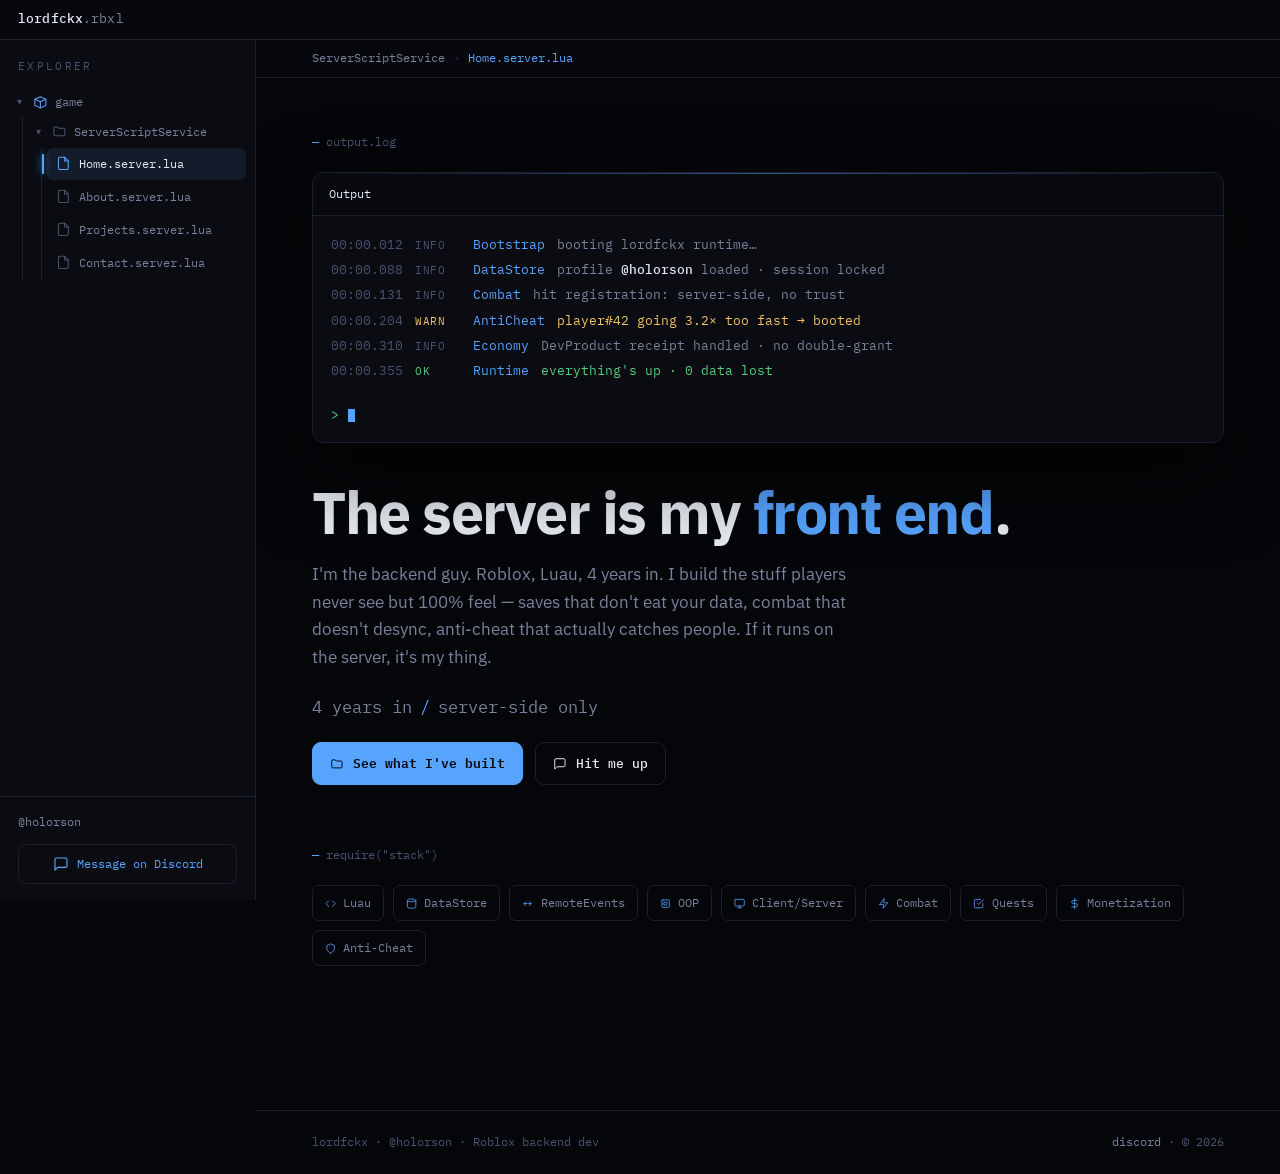
==== index.html @ 0e8e9de4 "Initial portfolio site" ====
<!DOCTYPE html>
<html lang="en">
<head>
  <meta charset="UTF-8">
  <meta name="viewport" content="width=device-width, initial-scale=1.0">
  <title>lordfckx — Roblox backend dev</title>
  <meta name="description" content="Roblox Luau backend dev. The server-side stuff players never see but always feel — saves, combat, anti-cheat.">
  <link rel="icon" href="favicon.svg" type="image/svg+xml">
  <link rel="preconnect" href="https://fonts.googleapis.com">
  <link rel="preconnect" href="https://fonts.gstatic.com" crossorigin>
  <link href="https://fonts.googleapis.com/css2?family=IBM+Plex+Sans:wght@400;500;600;700&family=IBM+Plex+Mono:wght@400;500;600&display=swap" rel="stylesheet">
  <link rel="stylesheet" href="styles.css">
</head>
<body>

  <header class="titlebar">
    <button class="titlebar__menu" aria-label="Toggle Explorer">
      <svg class="ic" viewBox="0 0 24 24" style="width:1.1rem;height:1.1rem"><line x1="3" y1="6" x2="21" y2="6"/><line x1="3" y1="12" x2="21" y2="12"/><line x1="3" y1="18" x2="21" y2="18"/></svg>
      Explorer
    </button>
    <div class="titlebar__file"><b>lordfckx</b>.rbxl</div>
  </header>

  <div class="shell">

    <aside class="explorer" id="explorer">
      <div class="explorer__head">Explorer</div>
      <nav class="tree">
        <div class="tree__row tree__row--root"><span class="tw">▾</span>
          <svg class="ic" viewBox="0 0 24 24"><path d="M3 7l9-4 9 4-9 4-9-4z"/><path d="M3 7v10l9 4 9-4V7"/><path d="M12 11v10"/></svg> game</div>
        <div class="tree__group">
          <div class="tree__row"><span class="tw">▾</span>
            <svg class="ic" viewBox="0 0 24 24"><path d="M3 7a2 2 0 0 1 2-2h4l2 2h8a2 2 0 0 1 2 2v8a2 2 0 0 1-2 2H5a2 2 0 0 1-2-2z"/></svg> ServerScriptService</div>
          <div class="tree__group">
            <a class="tree__item is-active" href="index.html">
              <svg class="ic" viewBox="0 0 24 24"><path d="M14 2H6a2 2 0 0 0-2 2v16a2 2 0 0 0 2 2h12a2 2 0 0 0 2-2V8z"/><path d="M14 2v6h6"/></svg> Home.server.lua</a>
            <a class="tree__item" href="about.html">
              <svg class="ic" viewBox="0 0 24 24"><path d="M14 2H6a2 2 0 0 0-2 2v16a2 2 0 0 0 2 2h12a2 2 0 0 0 2-2V8z"/><path d="M14 2v6h6"/></svg> About.server.lua</a>
            <a class="tree__item" href="projects.html">
              <svg class="ic" viewBox="0 0 24 24"><path d="M14 2H6a2 2 0 0 0-2 2v16a2 2 0 0 0 2 2h12a2 2 0 0 0 2-2V8z"/><path d="M14 2v6h6"/></svg> Projects.server.lua</a>
            <a class="tree__item" href="contact.html">
              <svg class="ic" viewBox="0 0 24 24"><path d="M14 2H6a2 2 0 0 0-2 2v16a2 2 0 0 0 2 2h12a2 2 0 0 0 2-2V8z"/><path d="M14 2v6h6"/></svg> Contact.server.lua</a>
          </div>
        </div>
      </nav>
      <div class="explorer__foot">
        <div class="who">@holorson</div>
        <a class="msg" href="https://discord.com/users/856118993508106252" target="_blank" rel="noopener">
          <svg class="ic" viewBox="0 0 24 24" style="width:1rem;height:1rem"><path d="M21 15a2 2 0 0 1-2 2H7l-4 4V5a2 2 0 0 1 2-2h14a2 2 0 0 1 2 2z"/></svg>
          Message on Discord
        </a>
      </div>
    </aside>
    <div class="scrim" id="scrim"></div>

    <div class="stage">
      <div class="pathtab"><b>ServerScriptService</b> <span class="sep">›</span> <span class="cur">Home.server.lua</span></div>

      <div class="stage__inner">
        <section class="block">
          <p class="kicker">output.log</p>

          <div class="console">
            <div class="console__bar">
              <span class="name">Output</span>
            </div>
            <div class="console__body" id="log">
              <div class="log"><span class="t">00:00.012</span><span class="lv lv-info">info</span><span class="src">Bootstrap</span><span class="msg">booting lordfckx runtime…</span></div>
              <div class="log"><span class="t">00:00.088</span><span class="lv lv-info">info</span><span class="src">DataStore</span><span class="msg">profile <b>@holorson</b> loaded · session locked</span></div>
              <div class="log"><span class="t">00:00.131</span><span class="lv lv-info">info</span><span class="src">Combat</span><span class="msg">hit registration: server-side, no trust</span></div>
              <div class="log log--warn"><span class="t">00:00.204</span><span class="lv lv-warn">warn</span><span class="src">AntiCheat</span><span class="msg">player#42 going 3.2× too fast → booted</span></div>
              <div class="log"><span class="t">00:00.310</span><span class="lv lv-info">info</span><span class="src">Economy</span><span class="msg">DevProduct receipt handled · no double-grant</span></div>
              <div class="log log--ok"><span class="t">00:00.355</span><span class="lv lv-ok">ok</span><span class="src">Runtime</span><span class="msg">everything's up · 0 data lost</span></div>
            </div>
            <div class="console__cmd"><span class="pr">&gt;</span> <span class="caret"></span></div>
          </div>

          <div class="statement reveal">
            <h1 class="title">The server is my <em>front end</em>.</h1>
            <p>I'm the backend guy. Roblox, Luau, 4 years in. I build the stuff players never see but 100% feel — saves that don't eat your data, combat that doesn't desync, anti-cheat that actually catches people. If it runs on the server, it's my thing.</p>
            <p class="spec"><b>4 years in</b><span class="d">/</span><b>server-side only</b></p>
            <div class="cta">
              <a class="btn btn--primary" href="projects.html">
                <svg class="ic" viewBox="0 0 24 24"><path d="M3 7a2 2 0 0 1 2-2h4l2 2h8a2 2 0 0 1 2 2v8a2 2 0 0 1-2 2H5a2 2 0 0 1-2-2z"/></svg>
                See what I've built
              </a>
              <a class="btn btn--ghost" href="https://discord.com/users/856118993508106252" target="_blank" rel="noopener">
                <svg class="ic" viewBox="0 0 24 24"><path d="M21 15a2 2 0 0 1-2 2H7l-4 4V5a2 2 0 0 1 2-2h14a2 2 0 0 1 2 2z"/></svg>
                Hit me up
              </a>
            </div>
          </div>
        </section>

        <section class="stack reveal">
          <p class="kicker">require("stack")</p>
          <div class="stack__grid">
            <span class="chip"><svg class="ic" viewBox="0 0 24 24"><polyline points="16 18 22 12 16 6"/><polyline points="8 6 2 12 8 18"/></svg> Luau</span>
            <span class="chip"><svg class="ic" viewBox="0 0 24 24"><ellipse cx="12" cy="5" rx="9" ry="3"/><path d="M3 5v14c0 1.66 4 3 9 3s9-1.34 9-3V5"/></svg> DataStore</span>
            <span class="chip"><svg class="ic" viewBox="0 0 24 24"><path d="M4 12h16M8 8l-4 4 4 4M16 8l4 4-4 4"/></svg> RemoteEvents</span>
            <span class="chip"><svg class="ic" viewBox="0 0 24 24"><rect x="4" y="4" width="16" height="16" rx="2"/><rect x="9" y="9" width="6" height="6"/></svg> OOP</span>
            <span class="chip"><svg class="ic" viewBox="0 0 24 24"><rect x="2" y="3" width="20" height="14" rx="2"/><path d="M8 21h8M12 17v4"/></svg> Client/Server</span>
            <span class="chip"><svg class="ic" viewBox="0 0 24 24"><polygon points="13 2 3 14 12 14 11 22 21 10 12 10 13 2"/></svg> Combat</span>
            <span class="chip"><svg class="ic" viewBox="0 0 24 24"><path d="M9 11l3 3L22 4"/><path d="M21 12v7a2 2 0 0 1-2 2H5a2 2 0 0 1-2-2V5a2 2 0 0 1 2-2h11"/></svg> Quests</span>
            <span class="chip"><svg class="ic" viewBox="0 0 24 24"><line x1="12" y1="1" x2="12" y2="23"/><path d="M17 5H9.5a3.5 3.5 0 0 0 0 7h5a3.5 3.5 0 0 1 0 7H6"/></svg> Monetization</span>
            <span class="chip"><svg class="ic" viewBox="0 0 24 24"><path d="M12 22s8-4 8-10V5l-8-3-8 3v7c0 6 8 10 8 10z"/></svg> Anti-Cheat</span>
          </div>
        </section>
      </div>

      <footer class="foot">
        <span>lordfckx · @holorson · Roblox backend dev</span>
        <span><a href="https://discord.com/users/856118993508106252" target="_blank" rel="noopener">discord</a> · © <span data-year>2026</span></span>
      </footer>
    </div>
  </div>

  <script src="app.js"></script>
</body>
</html>
---- styles.css ----
:root {
  --bg:        #050609;
  --panel:     #0a0c12;
  --panel-2:   #10131d;
  --raise:     #141826;
  --line:      #1b1f30;
  --line-soft: #13162170;
  --ink:       #e7e9f1;
  --ink-dim:   #79829c;
  --ink-faint: #4b5170;
  --blue:      #57a4ff;
  --blue-soft: rgba(87,164,255,0.10);
  --warn:      #f3c265;
  --ok:        #58cf7c;
  --err:       #ff6b6b;

  --sans: 'IBM Plex Sans', system-ui, sans-serif;
  --mono: 'IBM Plex Mono', ui-monospace, monospace;

  --bar: 40px;
  --rail: 256px;
  --ease: cubic-bezier(0.2, 0.7, 0.2, 1);
}

*, *::before, *::after { box-sizing: border-box; margin: 0; padding: 0; }
html { scroll-behavior: smooth; }

body {
  background: var(--bg);
  color: var(--ink);
  font-family: var(--sans);
  line-height: 1.6;
  -webkit-font-smoothing: antialiased;
  text-rendering: optimizeLegibility;
}

a { color: inherit; text-decoration: none; }
::selection { background: rgba(87,164,255,0.28); color: #fff; }
:focus-visible { outline: 2px solid var(--blue); outline-offset: 2px; border-radius: 4px; }

.ic { width: 1em; height: 1em; flex: none; stroke: currentColor; fill: none;
      stroke-width: 1.7; stroke-linecap: round; stroke-linejoin: round; }

.titlebar {
  position: sticky; top: 0; z-index: 60; height: var(--bar);
  display: flex; align-items: center; gap: 14px; padding: 0 18px;
  background: #07080d; border-bottom: 1px solid var(--line);
}
.titlebar__menu {
  display: none; align-items: center; gap: 8px; background: none; border: none;
  color: var(--ink-dim); font-family: var(--mono); font-size: 0.78rem; cursor: pointer; padding: 6px 0;
}
.titlebar__file {
  font-family: var(--mono); font-size: 0.8rem; color: var(--ink-dim); letter-spacing: 0.01em;
}
.titlebar__file b { color: var(--ink); font-weight: 500; }

.shell { display: grid; grid-template-columns: var(--rail) 1fr; }

.explorer {
  position: sticky; top: var(--bar); align-self: start; height: calc(100dvh - var(--bar));
  background: var(--panel); border-right: 1px solid var(--line);
  display: flex; flex-direction: column; overflow-y: auto;
}
.explorer__head {
  font-family: var(--mono); font-size: 0.66rem; letter-spacing: 0.22em; text-transform: uppercase;
  color: var(--ink-faint); padding: 18px 18px 12px;
}
.tree { padding: 0 9px; }
.tree__row {
  display: flex; align-items: center; gap: 7px; padding: 5px 8px;
  font-family: var(--mono); font-size: 0.78rem; color: var(--ink-dim);
}
.tree__row .tw { color: var(--ink-faint); font-size: 0.62rem; width: 9px; }
.tree__row .ic { color: var(--ink-faint); width: 0.92rem; height: 0.92rem; }
.tree__row--root .ic { color: var(--blue); }
.tree__group { margin-left: 13px; border-left: 1px solid var(--line); padding-left: 5px; }

.tree__item {
  position: relative; display: flex; align-items: center; gap: 8px; margin: 1px 0;
  padding: 6px 9px; border-radius: 6px; font-family: var(--mono); font-size: 0.78rem;
  color: var(--ink-dim); transition: background 0.16s var(--ease), color 0.16s var(--ease);
}
.tree__item .ic { width: 0.92rem; height: 0.92rem; color: var(--ink-faint); transition: color 0.16s; }
.tree__item:hover { background: var(--panel-2); color: var(--ink); }
.tree__item.is-active { background: var(--blue-soft); color: var(--ink); }
.tree__item.is-active .ic { color: var(--blue); }
.tree__item.is-active::before {
  content: ''; position: absolute; left: -5px; top: 6px; bottom: 6px; width: 2px;
  border-radius: 2px; background: var(--blue); box-shadow: 0 0 8px var(--blue);
}

.explorer__foot { margin-top: auto; padding: 16px 18px; border-top: 1px solid var(--line); }
.who { display: flex; align-items: center; gap: 8px; font-family: var(--mono);
  font-size: 0.74rem; color: var(--ink-dim); margin-bottom: 12px; }
.led {
  width: 7px; height: 7px; border-radius: 50%; background: var(--ok); flex: none;
  box-shadow: 0 0 0 0 rgba(88,207,124,0.55); animation: ping 2.6s ease-out infinite;
}
@keyframes ping {
  0% { box-shadow: 0 0 0 0 rgba(88,207,124,0.5); }
  70% { box-shadow: 0 0 0 6px rgba(88,207,124,0); }
  100% { box-shadow: 0 0 0 0 rgba(88,207,124,0); }
}
.explorer__foot .msg {
  display: flex; align-items: center; justify-content: center; gap: 8px;
  font-family: var(--mono); font-size: 0.78rem; color: var(--blue);
  border: 1px solid var(--line); border-radius: 8px; padding: 9px;
  transition: border-color 0.16s, background 0.16s;
}
.explorer__foot .msg:hover { border-color: var(--blue); background: var(--blue-soft); }
.scrim { display: none; }

.stage { min-width: 0; }
.stage__inner { max-width: 1200px; padding: 0 56px 80px; }

.pathtab {
  position: sticky; top: var(--bar); z-index: 30; height: 38px;
  display: flex; align-items: center; gap: 8px; padding: 0 56px;
  background: #07080d; border-bottom: 1px solid var(--line);
  font-family: var(--mono); font-size: 0.74rem; color: var(--ink-faint);
}
.pathtab b { color: var(--ink-dim); font-weight: 400; }
.pathtab .cur { color: var(--blue); }
.pathtab .sep { opacity: 0.45; }

.block { padding-top: 54px; }
.kicker { font-family: var(--mono); font-size: 0.78rem; color: var(--ink-faint); margin-bottom: 20px; }
.kicker::before { content: '— '; color: var(--blue); }

h1.title { font-family: var(--sans); font-weight: 700; letter-spacing: -0.025em;
  font-size: clamp(2.3rem, 5.6vw, 3.7rem); line-height: 1.04; }
h2.title { font-family: var(--sans); font-weight: 700; letter-spacing: -0.02em;
  font-size: clamp(1.7rem, 4vw, 2.5rem); line-height: 1.08; }

.console {
  position: relative; background: var(--panel); border: 1px solid var(--line);
  border-radius: 12px; overflow: hidden;
  box-shadow: 0 30px 80px rgba(0,0,0,0.6), inset 0 1px 0 rgba(255,255,255,0.02);
}
.console::after {
  content: ''; position: absolute; left: 0; right: 0; top: 0; height: 1px;
  background: linear-gradient(90deg, transparent, rgba(87,164,255,0.5), transparent);
}
.console__bar {
  display: flex; align-items: center; gap: 12px; padding: 11px 16px;
  border-bottom: 1px solid var(--line); background: #080a10;
}
.console__bar .name { font-family: var(--mono); font-size: 0.78rem; color: var(--ink); }
.console__bar .chip {
  font-family: var(--mono); font-size: 0.64rem; letter-spacing: 0.06em;
  color: var(--blue); border: 1px solid var(--line); border-radius: 999px; padding: 2px 9px;
}
.console__bar .live {
  margin-left: auto; display: flex; align-items: center; gap: 7px;
  font-family: var(--mono); font-size: 0.7rem; color: var(--ink-faint);
}
.console__bar .live .led { width: 6px; height: 6px; }

.console__body { padding: 16px 18px; font-family: var(--mono); font-size: 0.8rem; line-height: 1.5; }
.log {
  display: grid; grid-template-columns: auto 46px auto 1fr; gap: 12px; align-items: baseline;
  padding: 3px 0; white-space: nowrap;
}
.log .t { color: var(--ink-faint); }
.log .lv { font-size: 0.66rem; text-transform: uppercase; letter-spacing: 0.05em; color: var(--ink-faint); }
.log .lv-warn { color: var(--warn); }
.log .lv-ok { color: var(--ok); }
.log .src { color: var(--blue); }
.log .msg { color: var(--ink-dim); white-space: normal; }
.log .msg b { color: var(--ink); font-weight: 500; }
.log--warn .msg { color: var(--warn); }
.log--ok .msg { color: var(--ok); }

.console__body .log { opacity: 0; transform: translateY(4px); animation: print 0.34s var(--ease) forwards; }
.console__body .log:nth-child(1) { animation-delay: 0.12s; }
.console__body .log:nth-child(2) { animation-delay: 0.36s; }
.console__body .log:nth-child(3) { animation-delay: 0.60s; }
.console__body .log:nth-child(4) { animation-delay: 0.84s; }
.console__body .log:nth-child(5) { animation-delay: 1.08s; }
.console__body .log:nth-child(6) { animation-delay: 1.32s; }
.log.added { animation: print 0.34s var(--ease) forwards; }
@keyframes print { to { opacity: 1; transform: none; } }

.console__cmd { display: flex; align-items: center; gap: 9px; padding: 6px 18px 16px;
  font-family: var(--mono); font-size: 0.8rem; color: var(--ink-dim); }
.console__cmd .pr { color: var(--ok); }
.caret { width: 7px; height: 1.05em; background: var(--blue); display: inline-block;
  animation: blink 1.05s steps(1) infinite; }
@keyframes blink { 50% { opacity: 0; } }

.statement { margin-top: 38px; }
.statement h1 { margin-bottom: 18px; }
.statement h1 em { font-style: normal; color: var(--blue); }
.statement p { font-size: 1.08rem; color: var(--ink-dim); max-width: 54ch; margin-bottom: 22px; }
.spec { font-family: var(--mono); font-size: 0.78rem; color: var(--ink-faint); margin-bottom: 28px; }
.spec b { color: var(--ink-dim); font-weight: 400; }
.spec .d { color: var(--blue); margin: 0 8px; }
.cta { display: flex; gap: 12px; flex-wrap: wrap; }

.btn {
  display: inline-flex; align-items: center; gap: 9px; cursor: pointer;
  font-family: var(--mono); font-weight: 500; font-size: 0.82rem;
  padding: 10px 17px; border-radius: 9px; border: 1px solid var(--line);
  color: var(--ink); background: transparent; transition: all 0.16s var(--ease);
}
.btn .ic { width: 1.05em; height: 1.05em; }
.btn--primary { background: var(--blue); border-color: var(--blue); color: #04070f; font-weight: 600; }
.btn--primary:hover { background: #74b4ff; box-shadow: 0 10px 28px rgba(87,164,255,0.32); transform: translateY(-2px); }
.btn--ghost:hover { border-color: var(--blue); color: var(--blue); }
.btn--sm { padding: 7px 13px; font-size: 0.76rem; }

.stack { margin-top: 60px; }
.stack__grid { display: flex; flex-wrap: wrap; gap: 9px; margin-top: 16px; }
.chip {
  display: inline-flex; align-items: center; gap: 7px;
  font-family: var(--mono); font-size: 0.78rem; color: var(--ink-dim);
  border: 1px solid var(--line); border-radius: 7px; padding: 7px 12px;
  transition: border-color 0.16s, color 0.16s, transform 0.16s var(--ease);
}
.chip .ic { width: 0.9em; height: 0.9em; color: var(--blue); }
.chip:hover { color: var(--ink); border-color: var(--blue); transform: translateY(-2px); }

.about { display: grid; grid-template-columns: 1.1fr 0.9fr; gap: 48px; align-items: start; }
.prose p { color: var(--ink-dim); }
.prose p + p { margin-top: 14px; }
.prose b { color: var(--ink); font-weight: 600; }
.note { margin-top: 26px; border-left: 2px solid var(--blue); padding: 4px 0 4px 18px;
  font-family: var(--mono); font-size: 0.82rem; color: var(--ink-faint); }
.note b { color: var(--ink-dim); font-weight: 400; }
.principles { margin-top: 26px; list-style: none; display: grid; gap: 12px; }
.principles li { display: flex; gap: 11px; font-size: 0.94rem; color: var(--ink-dim); }
.principles .ic { color: var(--ok); margin-top: 4px; }
.principles code { font-family: var(--mono); font-size: 0.85em; color: var(--blue); }

.meters { background: var(--panel); border: 1px solid var(--line); border-radius: 12px;
  padding: 22px; font-family: var(--mono); font-size: 0.8rem; }
.meters h3 { font-family: var(--mono); font-weight: 600; font-size: 0.68rem; letter-spacing: 0.16em;
  color: var(--ink-faint); margin: 18px 0 12px; }
.meters h3:first-child { margin-top: 0; }
.meter { display: grid; grid-template-columns: 1fr auto; align-items: center; gap: 12px; margin-bottom: 9px; }
.meter__name { color: var(--ink-dim); }
.meter__bar { letter-spacing: 1px; }
.meter__bar .on { color: var(--blue); }
.meter__bar .off { color: var(--line); }
.meter__lvl { color: var(--ink-faint); font-size: 0.72rem; text-align: right; min-width: 60px; }

.about2 { display: grid; grid-template-columns: 1.5fr 1fr; gap: 56px; align-items: start; margin-top: 40px; }
.bio p { color: var(--ink-dim); font-size: 1.06rem; }
.bio p + p { margin-top: 16px; }
.bio b { color: var(--ink); font-weight: 600; }
.bio .lead { color: var(--ink); font-size: 1.18rem; }

.facts { background: var(--panel); border: 1px solid var(--line); border-radius: 12px; padding: 22px 24px; }
.facts__t { font-family: var(--mono); font-size: 0.66rem; letter-spacing: 0.2em; text-transform: uppercase;
  color: var(--ink-faint); margin-bottom: 16px; }
.facts dl { display: grid; grid-template-columns: auto 1fr; gap: 12px 20px; }
.facts dt { font-family: var(--mono); font-size: 0.76rem; color: var(--ink-faint); }
.facts dd { color: var(--ink); font-size: 0.92rem; }
.facts dd span { color: var(--blue); }

.skills2 { margin-top: 56px; display: grid; grid-template-columns: repeat(3, 1fr); gap: 30px; }
.skillcol h4 { font-family: var(--mono); font-size: 0.7rem; letter-spacing: 0.16em; text-transform: uppercase;
  color: var(--blue); margin-bottom: 15px; }
.skillcol .row { display: flex; flex-wrap: wrap; gap: 8px; }
.sk { font-family: var(--mono); font-size: 0.8rem; color: var(--ink-dim);
  border: 1px solid var(--line); border-radius: 7px; padding: 6px 11px;
  transition: border-color 0.16s, color 0.16s, transform 0.16s var(--ease); }
.sk:hover { color: var(--ink); border-color: var(--blue); transform: translateY(-2px); }

.modules { list-style: none; border: 1px solid var(--line); border-radius: 12px; overflow: hidden; }
.mod {
  position: relative; display: grid; grid-template-columns: 1fr auto; gap: 16px 20px;
  padding: 20px 22px; border-bottom: 1px solid var(--line); transition: background 0.16s;
}
.mod:last-child { border-bottom: none; }
.mod:hover { background: var(--panel); }
.mod::before {
  content: ''; position: absolute; left: 0; top: 0; bottom: 0; width: 2px; background: var(--blue);
  transform: scaleY(0); transform-origin: top; transition: transform 0.2s var(--ease);
}
.mod:hover::before { transform: scaleY(1); }
.mod__head { display: flex; align-items: flex-start; gap: 13px; min-width: 0; }
.mod__icon { display: grid; place-items: center; width: 34px; height: 34px; flex: none;
  border-radius: 8px; background: var(--raise); border: 1px solid var(--line); color: var(--blue); }
.mod__icon .ic { width: 1.05rem; height: 1.05rem; }
.mod__name { font-size: 1.12rem; font-weight: 600; letter-spacing: -0.01em; }
.mod__sig { font-family: var(--mono); font-size: 0.74rem; color: var(--ink-faint); margin-top: 3px; }
.mod__sig .ret { color: var(--blue); }
.mod__desc { color: var(--ink-dim); font-size: 0.92rem; margin-top: 9px; max-width: 60ch; }
.mod__desc code { font-family: var(--mono); font-size: 0.84em; color: var(--blue);
  background: var(--blue-soft); padding: 1px 5px; border-radius: 4px; }
.mod__side { display: flex; flex-direction: column; align-items: flex-end; gap: 10px; }
.mod__tags { display: flex; gap: 7px; font-family: var(--mono); font-size: 0.76rem; color: var(--ink-faint); }
.pill { font-family: var(--mono); font-size: 0.7rem; padding: 3px 9px; border-radius: 999px;
  border: 1px solid var(--line); color: var(--ink-dim); }
.pill--ok { color: var(--ok); border-color: rgba(88,207,124,0.3); background: rgba(88,207,124,0.07); }
.mod__peek { grid-column: 1 / -1; margin-top: 4px; background: #07080e; border: 1px solid var(--line);
  border-radius: 8px; padding: 14px 16px; overflow-x: auto;
  font-family: var(--mono); font-size: 0.76rem; line-height: 1.8; }
.mod__peek code { color: #c8cce0; white-space: pre; }

/* lua tints */
.k { color: #ff7eb6; } .f { color: var(--blue); } .s { color: #8ce99a; }
.n { color: var(--warn); } .c { color: var(--ink-faint); font-style: italic; } .g { color: #c8a6ff; }

.contact { max-width: 680px; }
.cmdbar { margin-top: 30px; background: var(--panel); border: 1px solid var(--line);
  border-radius: 12px; overflow: hidden; }
.cmdbar__label { font-family: var(--mono); font-size: 0.66rem; letter-spacing: 0.16em;
  text-transform: uppercase; color: var(--ink-faint); padding: 13px 16px 0; }
.cmdbar__line { display: flex; align-items: center; gap: 11px; padding: 13px 16px;
  font-family: var(--mono); font-size: 0.85rem; }
.cmdbar__line .pr { color: var(--ok); }
.cmdbar__line .code { color: var(--ink); overflow-x: auto; white-space: nowrap; }
.cmdbar__line .code .f { color: var(--blue); } .cmdbar__line .code .s { color: #8ce99a; }
.cmdbar__line .run { margin-left: auto; flex: none; }

.contact__row { display: flex; gap: 12px; flex-wrap: wrap; margin-top: 22px; align-items: center; }
.idcopy { display: inline-flex; align-items: center; gap: 9px; cursor: pointer;
  font-family: var(--mono); font-size: 0.82rem; color: var(--ink-dim);
  border: 1px solid var(--line); border-radius: 9px; padding: 9px 14px; background: transparent;
  transition: border-color 0.16s; }
.idcopy:hover { border-color: var(--blue); }
.idcopy .lbl { color: var(--ink-faint); }
.idcopy.copied .lbl { color: var(--ok); }
.contact__note { font-family: var(--mono); font-size: 0.78rem; color: var(--ink-faint); margin-top: 22px; }
.contact__note::before { content: '— '; color: var(--blue); }

.foot { margin-top: 64px; border-top: 1px solid var(--line); padding: 22px 56px;
  display: flex; justify-content: space-between; gap: 14px; flex-wrap: wrap;
  font-family: var(--mono); font-size: 0.74rem; color: var(--ink-faint); }
.foot a { color: var(--ink-dim); }
.foot a:hover { color: var(--blue); }

.reveal { opacity: 0; transform: translateY(16px); transition: opacity 0.6s var(--ease), transform 0.6s var(--ease); }
.reveal.in { opacity: 1; transform: none; }

@media (max-width: 980px) {
  .about2 { grid-template-columns: 1fr; gap: 30px; }
  .skills2 { grid-template-columns: 1fr; gap: 22px; }
}
@media (max-width: 880px) {
  .about { grid-template-columns: 1fr; gap: 30px; }
  .stage__inner, .pathtab, .foot { padding-left: 26px; padding-right: 26px; }
}
@media (max-width: 760px) {
  :root { --rail: 0px; }
  .titlebar__menu { display: flex; }
  .shell { grid-template-columns: 1fr; }
  .explorer { position: fixed; top: var(--bar); left: 0; width: 286px; z-index: 55;
    transform: translateX(-100%); transition: transform 0.24s var(--ease);
    box-shadow: 0 24px 70px rgba(0,0,0,0.7); }
  .explorer.open { transform: none; }
  .scrim { display: block; position: fixed; inset: var(--bar) 0 0 0; z-index: 50;
    background: rgba(0,0,0,0.55); opacity: 0; pointer-events: none; transition: opacity 0.24s; }
  .scrim.show { opacity: 1; pointer-events: auto; }
  .mod { grid-template-columns: 1fr; }
  .mod__side { flex-direction: row; align-items: center; flex-wrap: wrap; }
  .log { grid-template-columns: auto auto 1fr; }
  .log .src { display: none; }
}
@media (max-width: 480px) {
  .stage__inner, .pathtab { padding-left: 18px; padding-right: 18px; }
  .cta { flex-direction: column; }
  .cta .btn { width: 100%; justify-content: center; }
  .log .t { display: none; }
}

@media (prefers-reduced-motion: reduce) {
  *, *::before, *::after { animation: none !important; transition: none !important; }
  .reveal { opacity: 1; transform: none; }
  .console__body .log { opacity: 1; transform: none; }
}
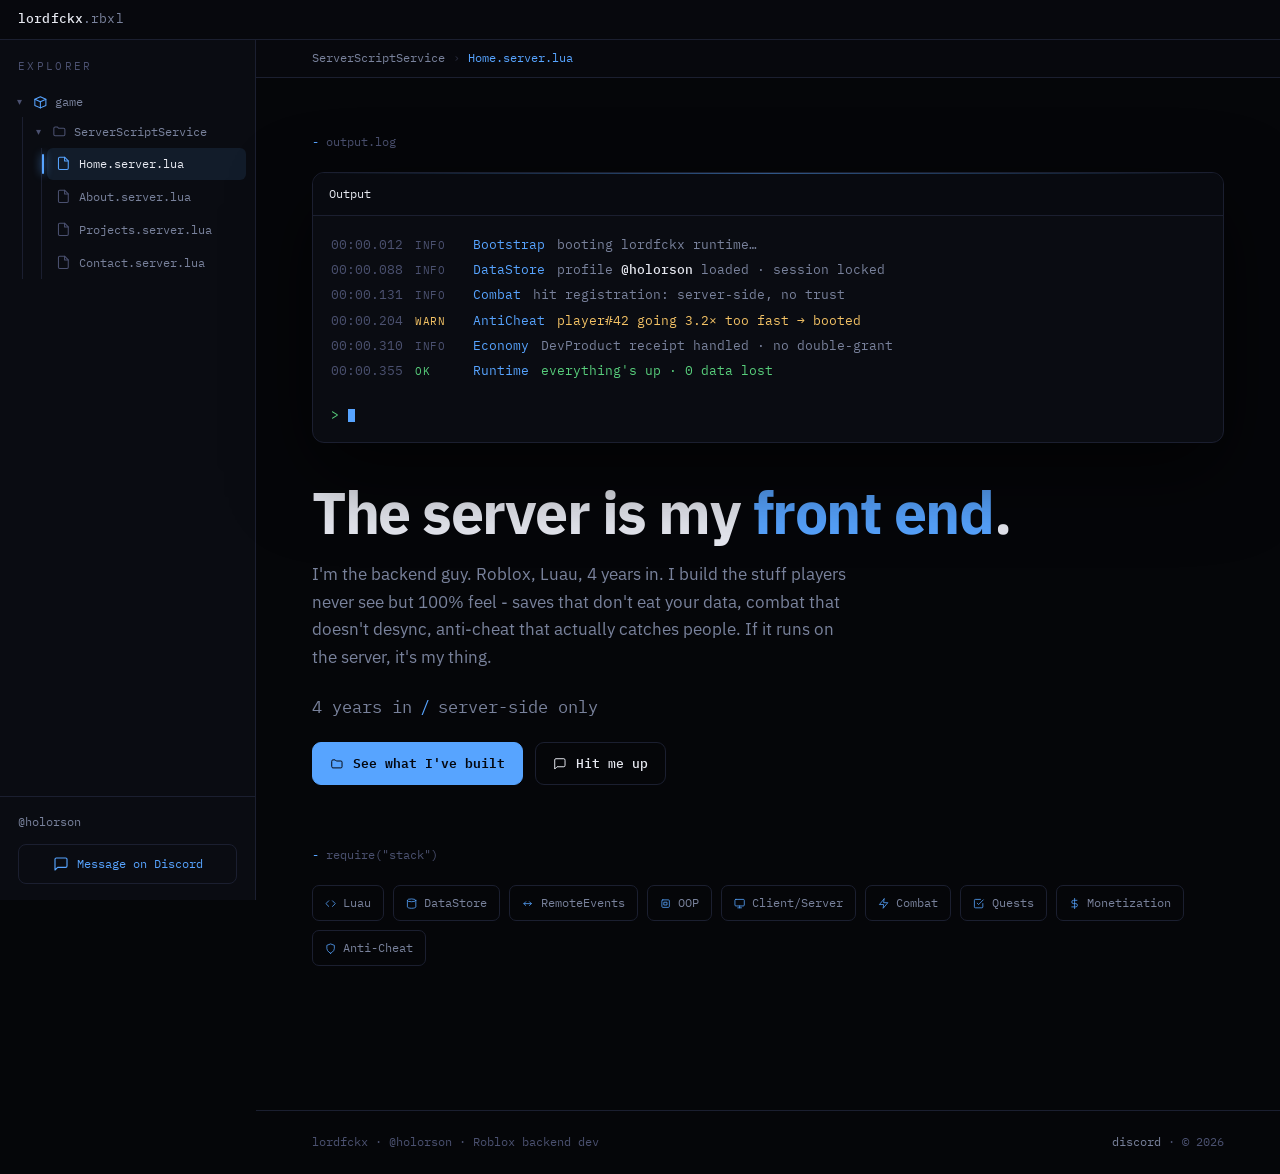
==== commit c5b54250: "Refine meta tags, titles, og descriptions" ====
--- a/index.html
+++ b/index.html
@@ -3,13 +3,17 @@
 <head>
   <meta charset="UTF-8">
   <meta name="viewport" content="width=device-width, initial-scale=1.0">
-  <title>lordfckx — Roblox backend dev</title>
-  <meta name="description" content="Roblox Luau backend dev. The server-side stuff players never see but always feel — saves, combat, anti-cheat.">
-  <link rel="icon" href="favicon.svg" type="image/svg+xml">
+  <title>lordfckx - Roblox Luau Developer | Full-Stack</title>
+  <meta name="description" content="Portfolio site of a Roblox scripter. Backend systems, client features, live demo videos.">
+  <meta property="og:title" content="lordfckx - Roblox Luau Developer | Full-Stack">
+  <meta property="og:description" content="Portfolio site of a Roblox scripter. Backend systems, client features, live demo videos.">
+  <meta property="og:url" content="https://lordfckx.github.io/">
+  <meta property="og:type" content="website">
+  <link rel="icon" href="/favicon.svg" type="image/svg+xml">
   <link rel="preconnect" href="https://fonts.googleapis.com">
   <link rel="preconnect" href="https://fonts.gstatic.com" crossorigin>
   <link href="https://fonts.googleapis.com/css2?family=IBM+Plex+Sans:wght@400;500;600;700&family=IBM+Plex+Mono:wght@400;500;600&display=swap" rel="stylesheet">
-  <link rel="stylesheet" href="styles.css">
+  <link rel="stylesheet" href="/styles.css">
 </head>
 <body>
 
@@ -32,13 +36,13 @@
           <div class="tree__row"><span class="tw">▾</span>
             <svg class="ic" viewBox="0 0 24 24"><path d="M3 7a2 2 0 0 1 2-2h4l2 2h8a2 2 0 0 1 2 2v8a2 2 0 0 1-2 2H5a2 2 0 0 1-2-2z"/></svg> ServerScriptService</div>
           <div class="tree__group">
-            <a class="tree__item is-active" href="index.html">
+            <a class="tree__item is-active" href="/">
               <svg class="ic" viewBox="0 0 24 24"><path d="M14 2H6a2 2 0 0 0-2 2v16a2 2 0 0 0 2 2h12a2 2 0 0 0 2-2V8z"/><path d="M14 2v6h6"/></svg> Home.server.lua</a>
-            <a class="tree__item" href="about.html">
+            <a class="tree__item" href="/about/">
               <svg class="ic" viewBox="0 0 24 24"><path d="M14 2H6a2 2 0 0 0-2 2v16a2 2 0 0 0 2 2h12a2 2 0 0 0 2-2V8z"/><path d="M14 2v6h6"/></svg> About.server.lua</a>
-            <a class="tree__item" href="projects.html">
+            <a class="tree__item" href="/projects/">
               <svg class="ic" viewBox="0 0 24 24"><path d="M14 2H6a2 2 0 0 0-2 2v16a2 2 0 0 0 2 2h12a2 2 0 0 0 2-2V8z"/><path d="M14 2v6h6"/></svg> Projects.server.lua</a>
-            <a class="tree__item" href="contact.html">
+            <a class="tree__item" href="/contact/">
               <svg class="ic" viewBox="0 0 24 24"><path d="M14 2H6a2 2 0 0 0-2 2v16a2 2 0 0 0 2 2h12a2 2 0 0 0 2-2V8z"/><path d="M14 2v6h6"/></svg> Contact.server.lua</a>
           </div>
         </div>
@@ -77,10 +81,10 @@
 
           <div class="statement reveal">
             <h1 class="title">The server is my <em>front end</em>.</h1>
-            <p>I'm the backend guy. Roblox, Luau, 4 years in. I build the stuff players never see but 100% feel — saves that don't eat your data, combat that doesn't desync, anti-cheat that actually catches people. If it runs on the server, it's my thing.</p>
-            <p class="spec"><b>4 years in</b><span class="d">/</span><b>server-side only</b></p>
+            <p>I'm the backend guy. Roblox, Luau, <span data-years-from="2022">4</span> years in. I build the stuff players never see but 100% feel - saves that don't eat your data, combat that doesn't desync, anti-cheat that actually catches people. If it runs on the server, it's my thing.</p>
+            <p class="spec"><b><span data-years-from="2022">4</span> years in</b><span class="d">/</span><b>server-side only</b></p>
             <div class="cta">
-              <a class="btn btn--primary" href="projects.html">
+              <a class="btn btn--primary" href="/projects/">
                 <svg class="ic" viewBox="0 0 24 24"><path d="M3 7a2 2 0 0 1 2-2h4l2 2h8a2 2 0 0 1 2 2v8a2 2 0 0 1-2 2H5a2 2 0 0 1-2-2z"/></svg>
                 See what I've built
               </a>
@@ -115,6 +119,6 @@
     </div>
   </div>
 
-  <script src="app.js"></script>
+  <script src="/app.js"></script>
 </body>
 </html>
--- a/styles.css
+++ b/styles.css
@@ -93,15 +93,6 @@
 .explorer__foot { margin-top: auto; padding: 16px 18px; border-top: 1px solid var(--line); }
 .who { display: flex; align-items: center; gap: 8px; font-family: var(--mono);
   font-size: 0.74rem; color: var(--ink-dim); margin-bottom: 12px; }
-.led {
-  width: 7px; height: 7px; border-radius: 50%; background: var(--ok); flex: none;
-  box-shadow: 0 0 0 0 rgba(88,207,124,0.55); animation: ping 2.6s ease-out infinite;
-}
-@keyframes ping {
-  0% { box-shadow: 0 0 0 0 rgba(88,207,124,0.5); }
-  70% { box-shadow: 0 0 0 6px rgba(88,207,124,0); }
-  100% { box-shadow: 0 0 0 0 rgba(88,207,124,0); }
-}
 .explorer__foot .msg {
   display: flex; align-items: center; justify-content: center; gap: 8px;
   font-family: var(--mono); font-size: 0.78rem; color: var(--blue);
@@ -126,13 +117,10 @@
 
 .block { padding-top: 54px; }
 .kicker { font-family: var(--mono); font-size: 0.78rem; color: var(--ink-faint); margin-bottom: 20px; }
-.kicker::before { content: '— '; color: var(--blue); }
+.kicker::before { content: '- '; color: var(--blue); }
 
 h1.title { font-family: var(--sans); font-weight: 700; letter-spacing: -0.025em;
   font-size: clamp(2.3rem, 5.6vw, 3.7rem); line-height: 1.04; }
-h2.title { font-family: var(--sans); font-weight: 700; letter-spacing: -0.02em;
-  font-size: clamp(1.7rem, 4vw, 2.5rem); line-height: 1.08; }
-
 .console {
   position: relative; background: var(--panel); border: 1px solid var(--line);
   border-radius: 12px; overflow: hidden;
@@ -147,15 +135,6 @@
   border-bottom: 1px solid var(--line); background: #080a10;
 }
 .console__bar .name { font-family: var(--mono); font-size: 0.78rem; color: var(--ink); }
-.console__bar .chip {
-  font-family: var(--mono); font-size: 0.64rem; letter-spacing: 0.06em;
-  color: var(--blue); border: 1px solid var(--line); border-radius: 999px; padding: 2px 9px;
-}
-.console__bar .live {
-  margin-left: auto; display: flex; align-items: center; gap: 7px;
-  font-family: var(--mono); font-size: 0.7rem; color: var(--ink-faint);
-}
-.console__bar .live .led { width: 6px; height: 6px; }
 
 .console__body { padding: 16px 18px; font-family: var(--mono); font-size: 0.8rem; line-height: 1.5; }
 .log {
@@ -179,7 +158,6 @@
 .console__body .log:nth-child(4) { animation-delay: 0.84s; }
 .console__body .log:nth-child(5) { animation-delay: 1.08s; }
 .console__body .log:nth-child(6) { animation-delay: 1.32s; }
-.log.added { animation: print 0.34s var(--ease) forwards; }
 @keyframes print { to { opacity: 1; transform: none; } }
 
 .console__cmd { display: flex; align-items: center; gap: 9px; padding: 6px 18px 16px;
@@ -220,30 +198,6 @@
 }
 .chip .ic { width: 0.9em; height: 0.9em; color: var(--blue); }
 .chip:hover { color: var(--ink); border-color: var(--blue); transform: translateY(-2px); }
-
-.about { display: grid; grid-template-columns: 1.1fr 0.9fr; gap: 48px; align-items: start; }
-.prose p { color: var(--ink-dim); }
-.prose p + p { margin-top: 14px; }
-.prose b { color: var(--ink); font-weight: 600; }
-.note { margin-top: 26px; border-left: 2px solid var(--blue); padding: 4px 0 4px 18px;
-  font-family: var(--mono); font-size: 0.82rem; color: var(--ink-faint); }
-.note b { color: var(--ink-dim); font-weight: 400; }
-.principles { margin-top: 26px; list-style: none; display: grid; gap: 12px; }
-.principles li { display: flex; gap: 11px; font-size: 0.94rem; color: var(--ink-dim); }
-.principles .ic { color: var(--ok); margin-top: 4px; }
-.principles code { font-family: var(--mono); font-size: 0.85em; color: var(--blue); }
-
-.meters { background: var(--panel); border: 1px solid var(--line); border-radius: 12px;
-  padding: 22px; font-family: var(--mono); font-size: 0.8rem; }
-.meters h3 { font-family: var(--mono); font-weight: 600; font-size: 0.68rem; letter-spacing: 0.16em;
-  color: var(--ink-faint); margin: 18px 0 12px; }
-.meters h3:first-child { margin-top: 0; }
-.meter { display: grid; grid-template-columns: 1fr auto; align-items: center; gap: 12px; margin-bottom: 9px; }
-.meter__name { color: var(--ink-dim); }
-.meter__bar { letter-spacing: 1px; }
-.meter__bar .on { color: var(--blue); }
-.meter__bar .off { color: var(--line); }
-.meter__lvl { color: var(--ink-faint); font-size: 0.72rem; text-align: right; min-width: 60px; }
 
 .about2 { display: grid; grid-template-columns: 1.5fr 1fr; gap: 56px; align-items: start; margin-top: 40px; }
 .bio p { color: var(--ink-dim); font-size: 1.06rem; }
@@ -325,7 +279,7 @@
 .idcopy .lbl { color: var(--ink-faint); }
 .idcopy.copied .lbl { color: var(--ok); }
 .contact__note { font-family: var(--mono); font-size: 0.78rem; color: var(--ink-faint); margin-top: 22px; }
-.contact__note::before { content: '— '; color: var(--blue); }
+.contact__note::before { content: '- '; color: var(--blue); }
 
 .foot { margin-top: 64px; border-top: 1px solid var(--line); padding: 22px 56px;
   display: flex; justify-content: space-between; gap: 14px; flex-wrap: wrap;
@@ -341,7 +295,6 @@
   .skills2 { grid-template-columns: 1fr; gap: 22px; }
 }
 @media (max-width: 880px) {
-  .about { grid-template-columns: 1fr; gap: 30px; }
   .stage__inner, .pathtab, .foot { padding-left: 26px; padding-right: 26px; }
 }
 @media (max-width: 760px) {
